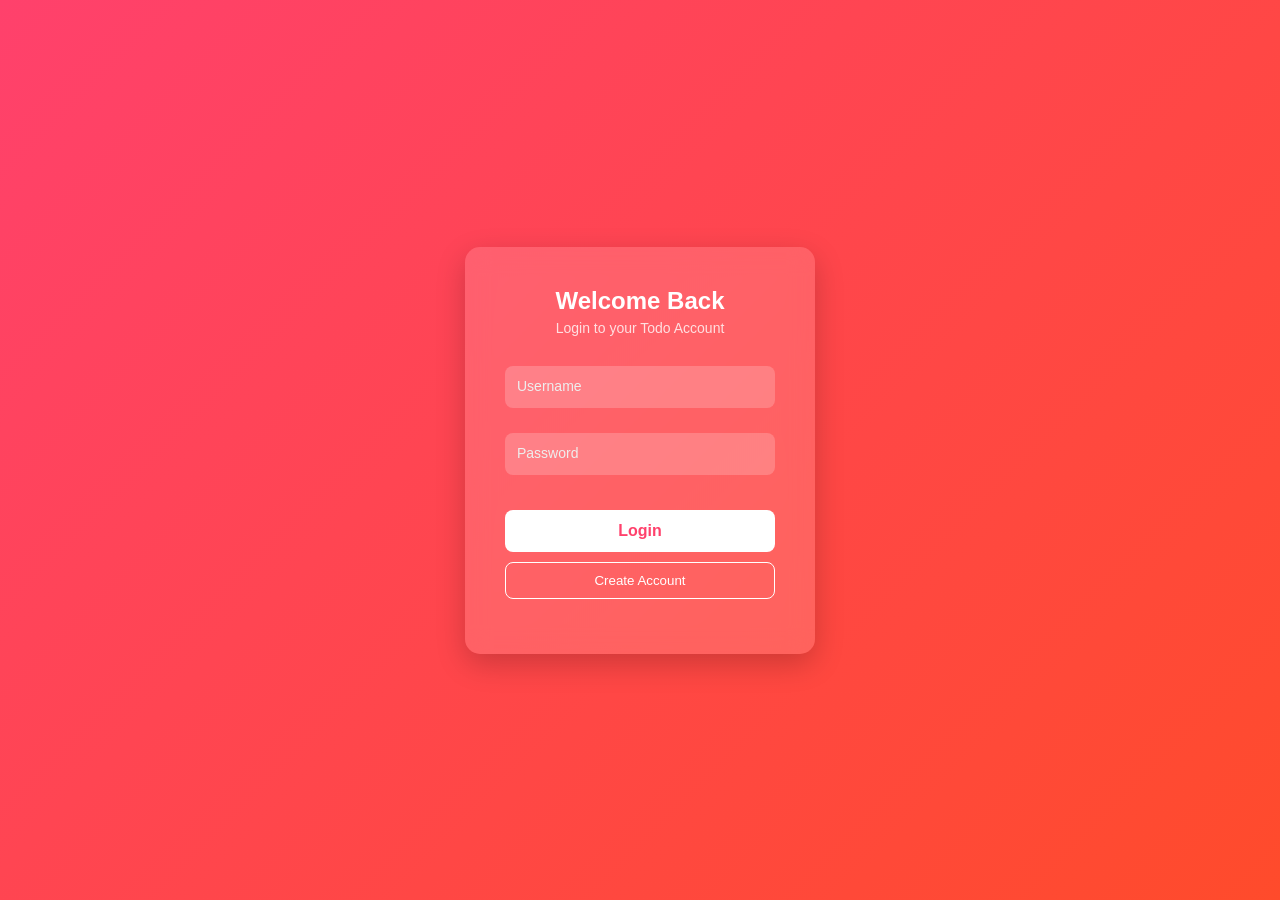
==== login.html @ 91f3551f "10/03/2026" ====
<!DOCTYPE html>
<html lang="en">
<head>
<meta charset="UTF-8">
<meta name="viewport" content="width=device-width, initial-scale=1.0">
<title>Todo App Login</title>
<link rel="stylesheet" href="login.css">
</head>

<body>

<div class="login-container">

<div class="login-card">

<h2>Welcome Back</h2>
<p class="subtitle">Login to your Todo Account</p>

<div class="input-group">
<input type="text" id="username" required>
<label>Username</label>
</div>

<div class="input-group">
<input type="password" id="password" required>
<label>Password</label>
</div>

<button class="login-btn" onclick="login()">Login</button>

<button class="register-btn" onclick="register()">Create Account</button>

<p id="message"></p>

</div>

</div>

<script src="login.js"></script>

</body>
</html>
---- login.css ----
*{
margin:0;
padding:0;
box-sizing:border-box;
font-family: 'Segoe UI', sans-serif;
}

body{
height:100vh;
display:flex;
align-items:center;
justify-content:center;
background: linear-gradient(135deg,#ff416c,#ff4b2b);
}

/* container */

.login-container{
width:100%;
display:flex;
align-items:center;
justify-content:center;
}

/* card */

.login-card{

background: rgba(255,255,255,0.15);
backdrop-filter: blur(12px);

padding:40px;
width:350px;

border-radius:15px;
box-shadow:0 10px 30px rgba(0,0,0,0.2);

text-align:center;
color:white;
}

.login-card h2{
margin-bottom:5px;
}

.subtitle{
font-size:14px;
opacity:0.8;
margin-bottom:30px;
}

/* input fields */

.input-group{
position:relative;
margin-bottom:25px;
}

.input-group input{
width:100%;
padding:12px;
border:none;
outline:none;

border-radius:8px;
background:rgba(255,255,255,0.2);
color:white;
font-size:16px;
}

.input-group label{
position:absolute;
left:12px;
top:12px;
font-size:14px;
color:#eee;
pointer-events:none;
transition:0.3s;
}

.input-group input:focus + label,
.input-group input:valid + label{
top:-10px;
left:10px;
font-size:12px;
background:#ff416c;
padding:2px 6px;
border-radius:4px;
}

/* buttons */

.login-btn{

width:100%;
padding:12px;

background:white;
color:#ff416c;

border:none;
border-radius:8px;

font-size:16px;
font-weight:bold;

cursor:pointer;
margin-top:10px;
transition:0.3s;
}

.login-btn:hover{
background:#ffe5ec;
}

.register-btn{

width:100%;
padding:10px;

background:transparent;
border:1px solid white;
border-radius:8px;

color:white;
margin-top:10px;

cursor:pointer;
transition:0.3s;
}

.register-btn:hover{
background:white;
color:#ff416c;
}

/* message */

#message{
margin-top:15px;
font-size:14px;
color:#fff;
}
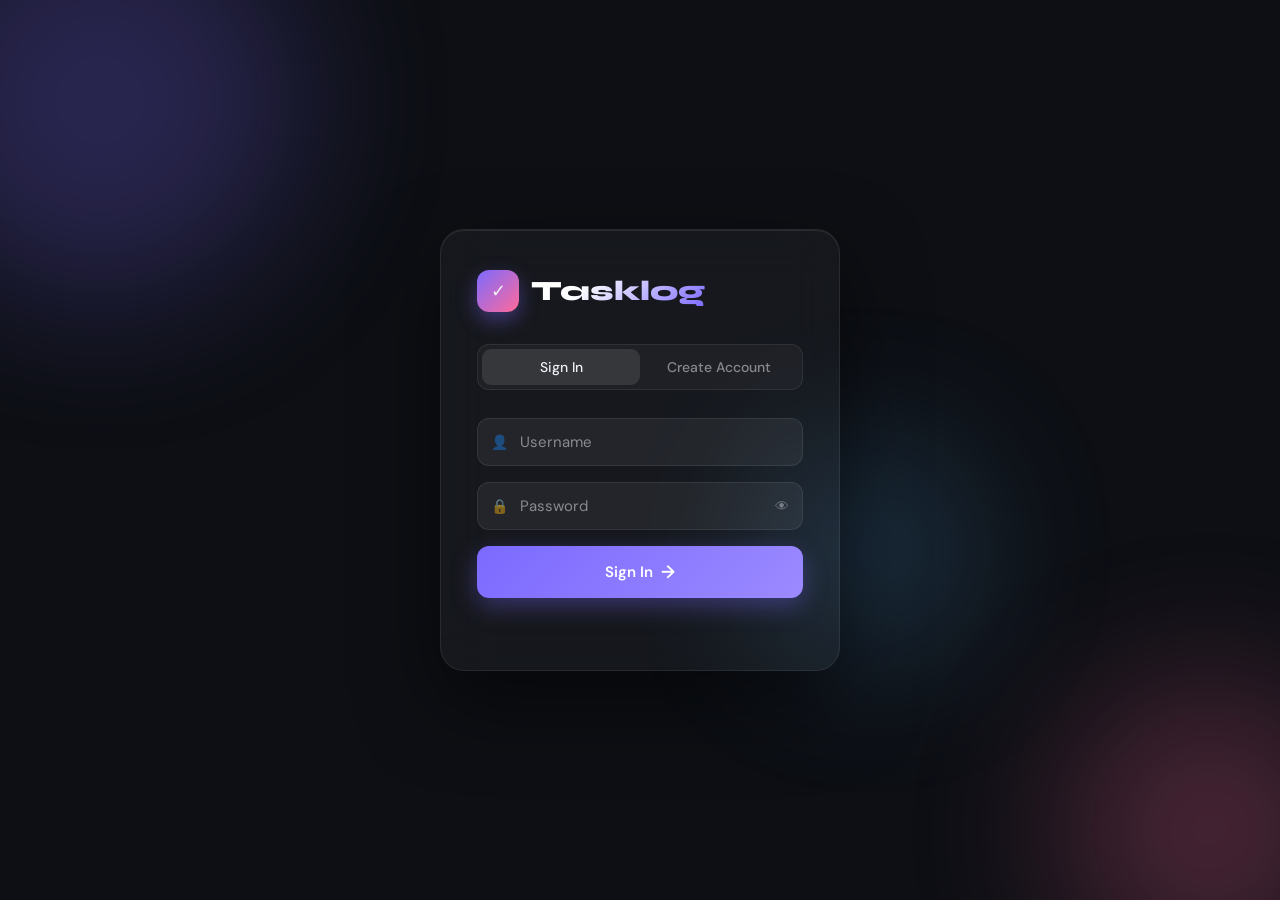
==== commit 53674a6b: "New ui/ux and better functions" ====
--- a/login.html
+++ b/login.html
@@ -3,40 +3,51 @@
 <head>
 <meta charset="UTF-8">
 <meta name="viewport" content="width=device-width, initial-scale=1.0">
-<title>Todo App Login</title>
+<title>Tasklog — Login</title>
+<link href="https://fonts.googleapis.com/css2?family=Syne:wght@400;600;700;800&family=DM+Sans:wght@300;400;500&display=swap" rel="stylesheet">
 <link rel="stylesheet" href="login.css">
 </head>
+<body>
+  <div class="bg-orbs">
+    <div class="orb orb1"></div>
+    <div class="orb orb2"></div>
+    <div class="orb orb3"></div>
+  </div>
 
-<body>
+  <div class="login-container">
+    <div class="login-card">
+      <div class="brand">
+        <div class="brand-icon">✓</div>
+        <h1 class="brand-name">Tasklog</h1>
+      </div>
 
-<div class="login-container">
+      <div class="tab-switch">
+        <button class="tab active" id="tab-login" onclick="switchTab('login')">Sign In</button>
+        <button class="tab" id="tab-register" onclick="switchTab('register')">Create Account</button>
+        <div class="tab-indicator" id="tab-indicator"></div>
+      </div>
 
-<div class="login-card">
+      <div class="form-section" id="form-section">
+        <div class="input-group">
+          <span class="input-icon">👤</span>
+          <input type="text" id="username" placeholder="Username" autocomplete="username">
+        </div>
+        <div class="input-group">
+          <span class="input-icon">🔒</span>
+          <input type="password" id="password" placeholder="Password" autocomplete="current-password">
+          <span class="toggle-pw" onclick="togglePw()">👁</span>
+        </div>
 
-<h2>Welcome Back</h2>
-<p class="subtitle">Login to your Todo Account</p>
+        <button class="action-btn" id="main-btn" onclick="handleMain()">
+          <span id="btn-label">Sign In</span>
+          <span class="btn-arrow">→</span>
+        </button>
 
-<div class="input-group">
-<input type="text" id="username" required>
-<label>Username</label>
-</div>
-
-<div class="input-group">
-<input type="password" id="password" required>
-<label>Password</label>
-</div>
-
-<button class="login-btn" onclick="login()">Login</button>
-
-<button class="register-btn" onclick="register()">Create Account</button>
-
-<p id="message"></p>
-
-</div>
-
-</div>
+        <p id="message" class="message"></p>
+      </div>
+    </div>
+  </div>
 
 <script src="login.js"></script>
-
 </body>
 </html>
--- a/login.css
+++ b/login.css
@@ -1,143 +1,242 @@
-*{
-margin:0;
-padding:0;
-box-sizing:border-box;
-font-family: 'Segoe UI', sans-serif;
-}
-
-body{
-height:100vh;
-display:flex;
-align-items:center;
-justify-content:center;
-background: linear-gradient(135deg,#ff416c,#ff4b2b);
-}
-
-/* container */
-
-.login-container{
-width:100%;
-display:flex;
-align-items:center;
-justify-content:center;
-}
-
-/* card */
-
-.login-card{
-
-background: rgba(255,255,255,0.15);
-backdrop-filter: blur(12px);
-
-padding:40px;
-width:350px;
-
-border-radius:15px;
-box-shadow:0 10px 30px rgba(0,0,0,0.2);
-
-text-align:center;
-color:white;
-}
-
-.login-card h2{
-margin-bottom:5px;
-}
-
-.subtitle{
-font-size:14px;
-opacity:0.8;
-margin-bottom:30px;
-}
-
-/* input fields */
-
-.input-group{
-position:relative;
-margin-bottom:25px;
-}
-
-.input-group input{
-width:100%;
-padding:12px;
-border:none;
-outline:none;
-
-border-radius:8px;
-background:rgba(255,255,255,0.2);
-color:white;
-font-size:16px;
-}
-
-.input-group label{
-position:absolute;
-left:12px;
-top:12px;
-font-size:14px;
-color:#eee;
-pointer-events:none;
-transition:0.3s;
-}
-
-.input-group input:focus + label,
-.input-group input:valid + label{
-top:-10px;
-left:10px;
-font-size:12px;
-background:#ff416c;
-padding:2px 6px;
-border-radius:4px;
-}
-
-/* buttons */
-
-.login-btn{
-
-width:100%;
-padding:12px;
-
-background:white;
-color:#ff416c;
-
-border:none;
-border-radius:8px;
-
-font-size:16px;
-font-weight:bold;
-
-cursor:pointer;
-margin-top:10px;
-transition:0.3s;
-}
-
-.login-btn:hover{
-background:#ffe5ec;
-}
-
-.register-btn{
-
-width:100%;
-padding:10px;
-
-background:transparent;
-border:1px solid white;
-border-radius:8px;
-
-color:white;
-margin-top:10px;
-
-cursor:pointer;
-transition:0.3s;
-}
-
-.register-btn:hover{
-background:white;
-color:#ff416c;
-}
-
-/* message */
-
-#message{
-margin-top:15px;
-font-size:14px;
-color:#fff;
-}+*, *::before, *::after {
+  margin: 0; padding: 0;
+  box-sizing: border-box;
+}
+
+:root {
+  --bg: #0d0f14;
+  --surface: rgba(255,255,255,0.05);
+  --surface-hover: rgba(255,255,255,0.09);
+  --border: rgba(255,255,255,0.08);
+  --accent: #7c6aff;
+  --accent2: #ff6a9a;
+  --text: #f0eff8;
+  --text-muted: rgba(240,239,248,0.5);
+  --success: #5cdf8e;
+  --error: #ff6b6b;
+}
+
+body {
+  min-height: 100vh;
+  background: var(--bg);
+  display: flex;
+  align-items: center;
+  justify-content: center;
+  font-family: 'DM Sans', sans-serif;
+  color: var(--text);
+  overflow: hidden;
+}
+
+/* Animated background orbs */
+.bg-orbs { position: fixed; inset: 0; z-index: 0; pointer-events: none; }
+
+.orb {
+  position: absolute;
+  border-radius: 50%;
+  filter: blur(80px);
+  opacity: 0.25;
+  animation: drift 8s ease-in-out infinite alternate;
+}
+
+.orb1 {
+  width: 400px; height: 400px;
+  background: var(--accent);
+  top: -100px; left: -100px;
+  animation-delay: 0s;
+}
+
+.orb2 {
+  width: 300px; height: 300px;
+  background: var(--accent2);
+  bottom: -80px; right: -80px;
+  animation-delay: -3s;
+}
+
+.orb3 {
+  width: 200px; height: 200px;
+  background: #5cbbff;
+  top: 50%; left: 60%;
+  animation-delay: -6s;
+}
+
+@keyframes drift {
+  from { transform: translate(0, 0) scale(1); }
+  to { transform: translate(30px, 20px) scale(1.08); }
+}
+
+/* Login card */
+.login-container {
+  position: relative; z-index: 1;
+  width: 100%; padding: 20px;
+  display: flex; align-items: center; justify-content: center;
+}
+
+.login-card {
+  width: 100%;
+  max-width: 400px;
+  background: rgba(255,255,255,0.04);
+  backdrop-filter: blur(24px);
+  border: 1px solid var(--border);
+  border-radius: 24px;
+  padding: 40px 36px;
+  box-shadow: 0 32px 80px rgba(0,0,0,0.5), inset 0 1px 0 rgba(255,255,255,0.08);
+  animation: slideUp 0.5s cubic-bezier(0.16, 1, 0.3, 1) both;
+}
+
+@keyframes slideUp {
+  from { opacity: 0; transform: translateY(30px); }
+  to { opacity: 1; transform: translateY(0); }
+}
+
+/* Brand */
+.brand {
+  display: flex;
+  align-items: center;
+  gap: 12px;
+  margin-bottom: 32px;
+}
+
+.brand-icon {
+  width: 42px; height: 42px;
+  background: linear-gradient(135deg, var(--accent), var(--accent2));
+  border-radius: 12px;
+  display: flex; align-items: center; justify-content: center;
+  font-size: 18px;
+  box-shadow: 0 8px 20px rgba(124,106,255,0.4);
+}
+
+.brand-name {
+  font-family: 'Syne', sans-serif;
+  font-size: 28px;
+  font-weight: 800;
+  background: linear-gradient(135deg, #fff 30%, var(--accent));
+  -webkit-background-clip: text;
+  -webkit-text-fill-color: transparent;
+  background-clip: text;
+}
+
+/* Tab switch */
+.tab-switch {
+  display: flex;
+  background: rgba(255,255,255,0.04);
+  border: 1px solid var(--border);
+  border-radius: 12px;
+  padding: 4px;
+  margin-bottom: 28px;
+  position: relative;
+}
+
+.tab {
+  flex: 1;
+  padding: 9px;
+  background: none;
+  border: none;
+  color: var(--text-muted);
+  font-family: 'DM Sans', sans-serif;
+  font-size: 14px;
+  font-weight: 500;
+  cursor: pointer;
+  border-radius: 9px;
+  transition: color 0.3s;
+  position: relative; z-index: 1;
+  width: auto;
+}
+
+.tab.active { color: var(--text); }
+
+.tab-indicator {
+  position: absolute;
+  top: 4px; left: 4px;
+  height: calc(100% - 8px);
+  width: calc(50% - 4px);
+  background: rgba(255,255,255,0.1);
+  border-radius: 9px;
+  transition: transform 0.3s cubic-bezier(0.16, 1, 0.3, 1);
+}
+
+.tab-indicator.right { transform: translateX(100%); }
+
+/* Inputs */
+.input-group {
+  position: relative;
+  margin-bottom: 16px;
+}
+
+.input-icon {
+  position: absolute;
+  left: 14px;
+  top: 50%; transform: translateY(-50%);
+  font-size: 14px;
+  opacity: 0.5;
+  pointer-events: none;
+}
+
+.input-group input {
+  width: 100%;
+  padding: 13px 16px 13px 42px;
+  background: rgba(255,255,255,0.06);
+  border: 1px solid var(--border);
+  border-radius: 12px;
+  color: var(--text);
+  font-family: 'DM Sans', sans-serif;
+  font-size: 15px;
+  outline: none;
+  transition: border-color 0.3s, background 0.3s;
+}
+
+.input-group input::placeholder { color: var(--text-muted); }
+
+.input-group input:focus {
+  border-color: var(--accent);
+  background: rgba(124,106,255,0.08);
+}
+
+.toggle-pw {
+  position: absolute;
+  right: 14px;
+  top: 50%; transform: translateY(-50%);
+  cursor: pointer;
+  font-size: 14px;
+  opacity: 0.4;
+  transition: opacity 0.2s;
+}
+.toggle-pw:hover { opacity: 0.8; }
+
+/* Main button */
+.action-btn {
+  width: 100%;
+  padding: 14px;
+  margin-top: 8px;
+  background: linear-gradient(135deg, var(--accent), #9b8aff);
+  border: none;
+  border-radius: 12px;
+  color: white;
+  font-family: 'DM Sans', sans-serif;
+  font-size: 15px;
+  font-weight: 600;
+  cursor: pointer;
+  display: flex; align-items: center; justify-content: center; gap: 8px;
+  transition: transform 0.2s, box-shadow 0.2s, opacity 0.2s;
+  box-shadow: 0 8px 24px rgba(124,106,255,0.35);
+}
+
+.action-btn:hover {
+  transform: translateY(-2px);
+  box-shadow: 0 12px 32px rgba(124,106,255,0.45);
+}
+
+.action-btn:active { transform: translateY(0); }
+.btn-arrow { font-size: 18px; transition: transform 0.2s; }
+.action-btn:hover .btn-arrow { transform: translateX(4px); }
+
+/* Message */
+.message {
+  margin-top: 14px;
+  font-size: 13px;
+  text-align: center;
+  min-height: 18px;
+  transition: all 0.3s;
+}
+
+.message.error { color: var(--error); }
+.message.success { color: var(--success); }
